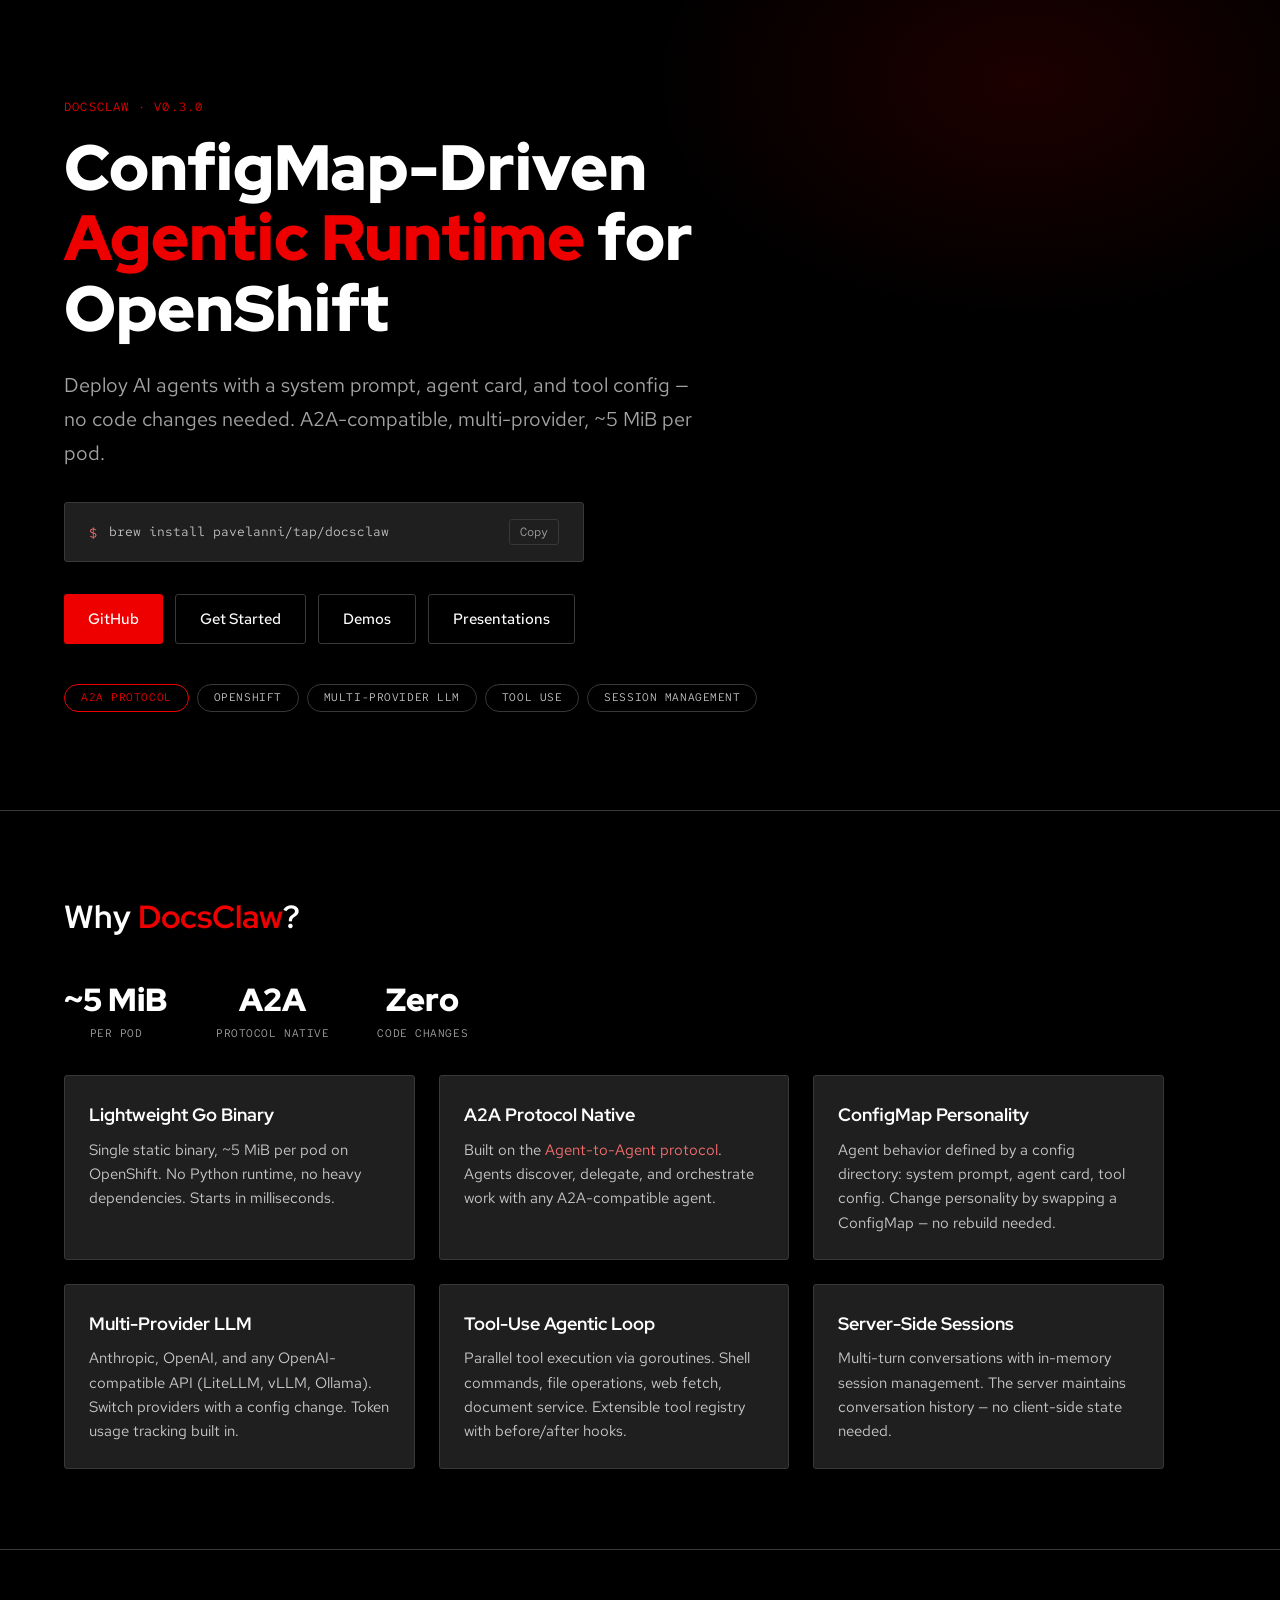
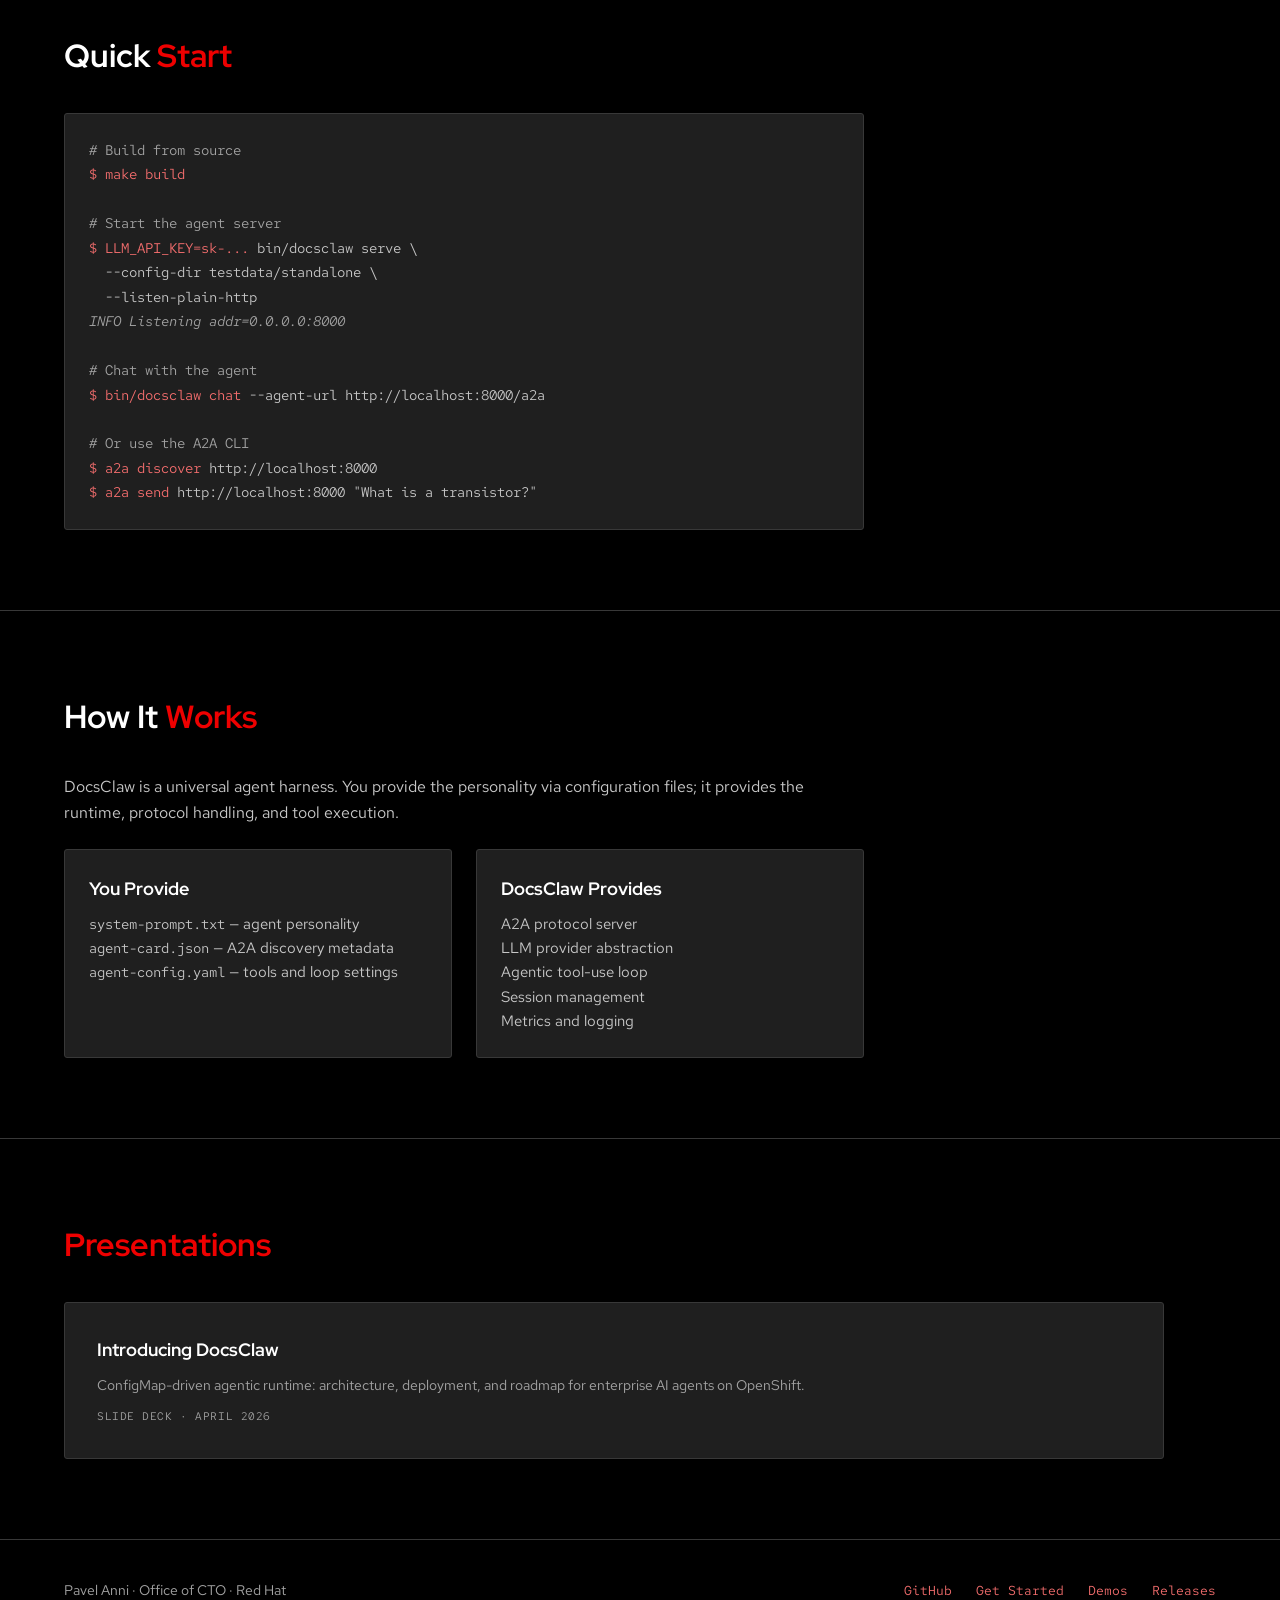
==== site/index.html @ c264c77c "feat: add project landing page for docsclaw.dev Static HTML site in /site/ directory matching skilli" ====
<!DOCTYPE html>
<html lang="en">
<head>
  <meta charset="UTF-8">
  <meta name="viewport" content="width=device-width, initial-scale=1.0">
  <title>DocsClaw — ConfigMap-Driven Agentic Runtime</title>
  <meta name="description" content="A lightweight, A2A-compatible agentic runtime for OpenShift. Deploy AI agents with a system prompt, agent card, and tool config — no code changes needed.">
  <link rel="preconnect" href="https://fonts.googleapis.com">
  <link rel="preconnect" href="https://fonts.gstatic.com" crossorigin>
  <link href="https://fonts.googleapis.com/css2?family=Red+Hat+Display:wght@400;500;700;900&family=Red+Hat+Text:wght@400;500;700&family=Red+Hat+Mono:wght@400;700&display=swap" rel="stylesheet">
  <style>
    :root {
      color-scheme: dark;
      --bg-primary: #000000;
      --bg-secondary: #1f1f1f;
      --bg-surface: #292929;
      --text-primary: #ffffff;
      --text-secondary: #c7c7c7;
      --text-muted: #a3a3a3;
      --accent: #ee0000;
      --accent-dark: #a60000;
      --accent-light: #f56e6e;
      --border: #383838;
      --font-display: 'Red Hat Display', sans-serif;
      --font-body: 'Red Hat Text', sans-serif;
      --font-mono: 'Red Hat Mono', monospace;
    }

    *, *::before, *::after { box-sizing: border-box; margin: 0; padding: 0; }

    body {
      font-family: var(--font-body);
      background: var(--bg-primary);
      color: var(--text-primary);
      line-height: 1.6;
    }

    a { color: var(--accent-light); text-decoration: none; }
    a:hover { text-decoration: underline; }
    code { font-family: var(--font-mono); font-size: 0.9em; }

    /* === HERO === */
    .hero {
      min-height: 90vh;
      display: flex;
      flex-direction: column;
      justify-content: center;
      padding: 80px 64px;
      position: relative;
      overflow: hidden;
    }
    .hero::before {
      content: '';
      position: absolute;
      top: -20%;
      right: -10%;
      width: 60%;
      height: 60%;
      background: radial-gradient(ellipse, rgba(238,0,0,0.12) 0%, transparent 70%);
      pointer-events: none;
    }
    .hero > * { position: relative; z-index: 1; }

    .hero-label {
      font-family: var(--font-mono);
      font-size: 0.75rem;
      color: var(--accent);
      letter-spacing: 0.1em;
      text-transform: uppercase;
      margin-bottom: 16px;
    }
    .hero h1 {
      font-family: var(--font-display);
      font-size: clamp(2.5rem, 5vw, 4rem);
      font-weight: 900;
      line-height: 1.1;
      margin-bottom: 24px;
      max-width: 800px;
    }
    .hero .subtitle {
      font-size: 1.25rem;
      color: var(--text-muted);
      max-width: 640px;
      line-height: 1.7;
      margin-bottom: 32px;
    }
    .accent { color: var(--accent); }

    /* === INSTALL === */
    .install-block {
      background: var(--bg-secondary);
      border: 1px solid var(--border);
      border-radius: 3px;
      padding: 16px 24px;
      font-family: var(--font-mono);
      font-size: 0.9rem;
      color: var(--text-secondary);
      max-width: 520px;
      margin-bottom: 32px;
      display: flex;
      align-items: center;
      gap: 12px;
    }
    .install-block .prompt { color: var(--accent-light); user-select: none; }
    .install-block code { flex: 1; }
    .install-block .copy-btn {
      background: none;
      border: 1px solid var(--border);
      border-radius: 3px;
      color: var(--text-muted);
      padding: 4px 10px;
      font-family: var(--font-mono);
      font-size: 0.75rem;
      cursor: pointer;
      transition: all 0.2s;
    }
    .install-block .copy-btn:hover {
      border-color: var(--accent);
      color: var(--accent);
    }

    /* === BUTTONS === */
    .buttons { display: flex; flex-wrap: wrap; gap: 12px; margin-bottom: 40px; }
    .btn {
      display: inline-flex;
      align-items: center;
      gap: 8px;
      padding: 12px 24px;
      border-radius: 3px;
      font-family: var(--font-body);
      font-size: 0.95rem;
      font-weight: 500;
      text-decoration: none;
      transition: all 0.2s;
    }
    .btn:hover { text-decoration: none; }
    .btn-primary { background: var(--accent); color: var(--text-primary); }
    .btn-primary:hover { background: var(--accent-dark); }
    .btn-outline { background: transparent; color: var(--text-primary); border: 1px solid var(--border); }
    .btn-outline:hover { border-color: var(--text-muted); }

    /* === TAGS === */
    .tags { display: flex; flex-wrap: wrap; gap: 8px; }
    .tag {
      display: inline-block;
      padding: 4px 16px;
      border: 1px solid var(--border);
      border-radius: 64px;
      font-family: var(--font-mono);
      font-size: 0.7rem;
      letter-spacing: 0.05em;
      text-transform: uppercase;
      color: var(--text-secondary);
    }
    .tag-accent { border-color: var(--accent); color: var(--accent); }

    /* === SECTIONS === */
    section {
      padding: 80px 64px;
      border-top: 1px solid var(--border);
    }
    section h2 {
      font-family: var(--font-display);
      font-size: 2rem;
      font-weight: 700;
      margin-bottom: 32px;
    }

    /* === FEATURES GRID === */
    .features {
      display: grid;
      grid-template-columns: repeat(auto-fit, minmax(280px, 1fr));
      gap: 24px;
      max-width: 1100px;
    }
    .feature-card {
      background: var(--bg-secondary);
      border: 1px solid var(--border);
      border-radius: 3px;
      padding: 24px;
    }
    .feature-card h3 {
      font-family: var(--font-display);
      font-size: 1.15rem;
      font-weight: 700;
      margin-bottom: 8px;
    }
    .feature-card p {
      font-size: 0.95rem;
      color: var(--text-secondary);
      line-height: 1.6;
    }

    /* === CODE EXAMPLE === */
    .code-section { max-width: 800px; }
    .code-block {
      background: var(--bg-secondary);
      border: 1px solid var(--border);
      border-radius: 3px;
      padding: 24px;
      font-family: var(--font-mono);
      font-size: 0.85rem;
      line-height: 1.8;
      color: var(--text-secondary);
      overflow-x: auto;
    }
    .code-block .cmd { color: var(--accent-light); }
    .code-block .comment { color: var(--text-muted); }
    .code-block .output { color: var(--text-muted); font-style: italic; }

    /* === STATS === */
    .stats {
      display: flex;
      gap: 48px;
      flex-wrap: wrap;
      margin-bottom: 32px;
    }
    .stat {
      text-align: center;
    }
    .stat-value {
      font-family: var(--font-display);
      font-size: 2rem;
      font-weight: 900;
      color: var(--text-primary);
    }
    .stat-label {
      font-family: var(--font-mono);
      font-size: 0.7rem;
      color: var(--text-muted);
      text-transform: uppercase;
      letter-spacing: 0.05em;
    }

    /* === PRESENTATIONS === */
    .presentations {
      display: grid;
      grid-template-columns: repeat(auto-fit, minmax(340px, 1fr));
      gap: 24px;
      max-width: 1100px;
    }
    .pres-card {
      background: var(--bg-secondary);
      border: 1px solid var(--border);
      border-radius: 3px;
      padding: 32px;
      text-decoration: none;
      color: inherit;
      transition: border-color 0.2s;
      display: block;
    }
    .pres-card:hover { border-color: var(--accent); text-decoration: none; }
    .pres-card h3 {
      font-family: var(--font-display);
      font-size: 1.15rem;
      font-weight: 700;
      margin-bottom: 8px;
      color: var(--text-primary);
    }
    .pres-card p {
      font-size: 0.9rem;
      color: var(--text-muted);
      line-height: 1.6;
    }
    .pres-card .pres-meta {
      margin-top: 12px;
      font-family: var(--font-mono);
      font-size: 0.7rem;
      color: var(--text-muted);
      text-transform: uppercase;
      letter-spacing: 0.05em;
    }

    /* === FOOTER === */
    footer {
      padding: 40px 64px;
      border-top: 1px solid var(--border);
      display: flex;
      justify-content: space-between;
      align-items: center;
      flex-wrap: wrap;
      gap: 16px;
    }
    footer .copyright {
      font-size: 0.85rem;
      color: var(--text-muted);
    }
    footer .links {
      display: flex;
      gap: 24px;
      font-family: var(--font-mono);
      font-size: 0.8rem;
    }

    /* === RESPONSIVE === */
    @media (max-width: 768px) {
      .hero { padding: 48px 24px; min-height: auto; }
      section { padding: 48px 24px; }
      footer { padding: 24px; }
      .features, .presentations { grid-template-columns: 1fr; }
      .stats { gap: 24px; }
    }
  </style>
</head>
<body>

  <!-- HERO -->
  <div class="hero">
    <div class="hero-label">docsclaw &middot; v0.3.0</div>
    <h1>ConfigMap-Driven <span class="accent">Agentic Runtime</span> for OpenShift</h1>
    <p class="subtitle">Deploy AI agents with a system prompt, agent card, and tool config &mdash; no code changes needed. A2A-compatible, multi-provider, ~5&nbsp;MiB per pod.</p>

    <div class="install-block">
      <span class="prompt">$</span>
      <code id="install-cmd">brew install pavelanni/tap/docsclaw</code>
      <button class="copy-btn" onclick="navigator.clipboard.writeText(document.getElementById('install-cmd').textContent);this.textContent='Copied!';setTimeout(()=>this.textContent='Copy',1500)">Copy</button>
    </div>

    <div class="buttons">
      <a href="https://github.com/redhat-et/docsclaw" class="btn btn-primary">GitHub</a>
      <a href="getting-started.html" class="btn btn-outline">Get Started</a>
      <a href="demos.html" class="btn btn-outline">Demos</a>
      <a href="#presentations" class="btn btn-outline">Presentations</a>
    </div>

    <div class="tags">
      <span class="tag tag-accent">A2A Protocol</span>
      <span class="tag">OpenShift</span>
      <span class="tag">Multi-Provider LLM</span>
      <span class="tag">Tool Use</span>
      <span class="tag">Session Management</span>
    </div>
  </div>

  <!-- WHY -->
  <section>
    <h2>Why <span class="accent">DocsClaw</span>?</h2>
    <div class="stats">
      <div class="stat">
        <div class="stat-value">~5 MiB</div>
        <div class="stat-label">per pod</div>
      </div>
      <div class="stat">
        <div class="stat-value">A2A</div>
        <div class="stat-label">protocol native</div>
      </div>
      <div class="stat">
        <div class="stat-value">Zero</div>
        <div class="stat-label">code changes</div>
      </div>
    </div>
    <div class="features">
      <div class="feature-card">
        <h3>Lightweight Go Binary</h3>
        <p>Single static binary, ~5 MiB per pod on OpenShift. No Python runtime, no heavy dependencies. Starts in milliseconds.</p>
      </div>
      <div class="feature-card">
        <h3>A2A Protocol Native</h3>
        <p>Built on the <a href="https://a2a-protocol.org">Agent-to-Agent protocol</a>. Agents discover, delegate, and orchestrate work with any A2A-compatible agent.</p>
      </div>
      <div class="feature-card">
        <h3>ConfigMap Personality</h3>
        <p>Agent behavior defined by a config directory: system prompt, agent card, tool config. Change personality by swapping a ConfigMap &mdash; no rebuild needed.</p>
      </div>
      <div class="feature-card">
        <h3>Multi-Provider LLM</h3>
        <p>Anthropic, OpenAI, and any OpenAI-compatible API (LiteLLM, vLLM, Ollama). Switch providers with a config change. Token usage tracking built in.</p>
      </div>
      <div class="feature-card">
        <h3>Tool-Use Agentic Loop</h3>
        <p>Parallel tool execution via goroutines. Shell commands, file operations, web fetch, document service. Extensible tool registry with before/after hooks.</p>
      </div>
      <div class="feature-card">
        <h3>Server-Side Sessions</h3>
        <p>Multi-turn conversations with in-memory session management. The server maintains conversation history &mdash; no client-side state needed.</p>
      </div>
    </div>
  </section>

  <!-- QUICK START -->
  <section>
    <h2>Quick <span class="accent">Start</span></h2>
    <div class="code-section">
      <div class="code-block">
        <span class="comment"># Build from source</span><br>
        <span class="cmd">$ make build</span><br><br>

        <span class="comment"># Start the agent server</span><br>
        <span class="cmd">$ LLM_API_KEY=sk-...</span> bin/docsclaw serve \<br>
        &nbsp;&nbsp;--config-dir testdata/standalone \<br>
        &nbsp;&nbsp;--listen-plain-http<br>
        <span class="output">INFO Listening addr=0.0.0.0:8000</span><br><br>

        <span class="comment"># Chat with the agent</span><br>
        <span class="cmd">$ bin/docsclaw chat</span> --agent-url http://localhost:8000/a2a<br><br>

        <span class="comment"># Or use the A2A CLI</span><br>
        <span class="cmd">$ a2a discover</span> http://localhost:8000<br>
        <span class="cmd">$ a2a send</span> http://localhost:8000 "What is a transistor?"
      </div>
    </div>
  </section>

  <!-- ARCHITECTURE -->
  <section>
    <h2>How It <span class="accent">Works</span></h2>
    <div style="max-width: 800px;">
      <p style="color: var(--text-secondary); margin-bottom: 24px;">DocsClaw is a universal agent harness. You provide the personality via configuration files; it provides the runtime, protocol handling, and tool execution.</p>
      <div class="features" style="grid-template-columns: 1fr 1fr;">
        <div class="feature-card">
          <h3>You Provide</h3>
          <p><code>system-prompt.txt</code> &mdash; agent personality<br>
          <code>agent-card.json</code> &mdash; A2A discovery metadata<br>
          <code>agent-config.yaml</code> &mdash; tools and loop settings</p>
        </div>
        <div class="feature-card">
          <h3>DocsClaw Provides</h3>
          <p>A2A protocol server<br>
          LLM provider abstraction<br>
          Agentic tool-use loop<br>
          Session management<br>
          Metrics and logging</p>
        </div>
      </div>
    </div>
  </section>

  <!-- PRESENTATIONS -->
  <section id="presentations">
    <h2><span class="accent">Presentations</span></h2>
    <div class="presentations">
      <a href="slides/docsclaw-intro.html" class="pres-card">
        <h3>Introducing DocsClaw</h3>
        <p>ConfigMap-driven agentic runtime: architecture, deployment, and roadmap for enterprise AI agents on OpenShift.</p>
        <div class="pres-meta">Slide deck &middot; April 2026</div>
      </a>
    </div>
  </section>

  <!-- FOOTER -->
  <footer>
    <div class="copyright">Pavel Anni &middot; Office of CTO &middot; Red Hat</div>
    <div class="links">
      <a href="https://github.com/redhat-et/docsclaw">GitHub</a>
      <a href="getting-started.html">Get Started</a>
      <a href="demos.html">Demos</a>
      <a href="https://github.com/redhat-et/docsclaw/releases">Releases</a>
    </div>
  </footer>

</body>
</html>
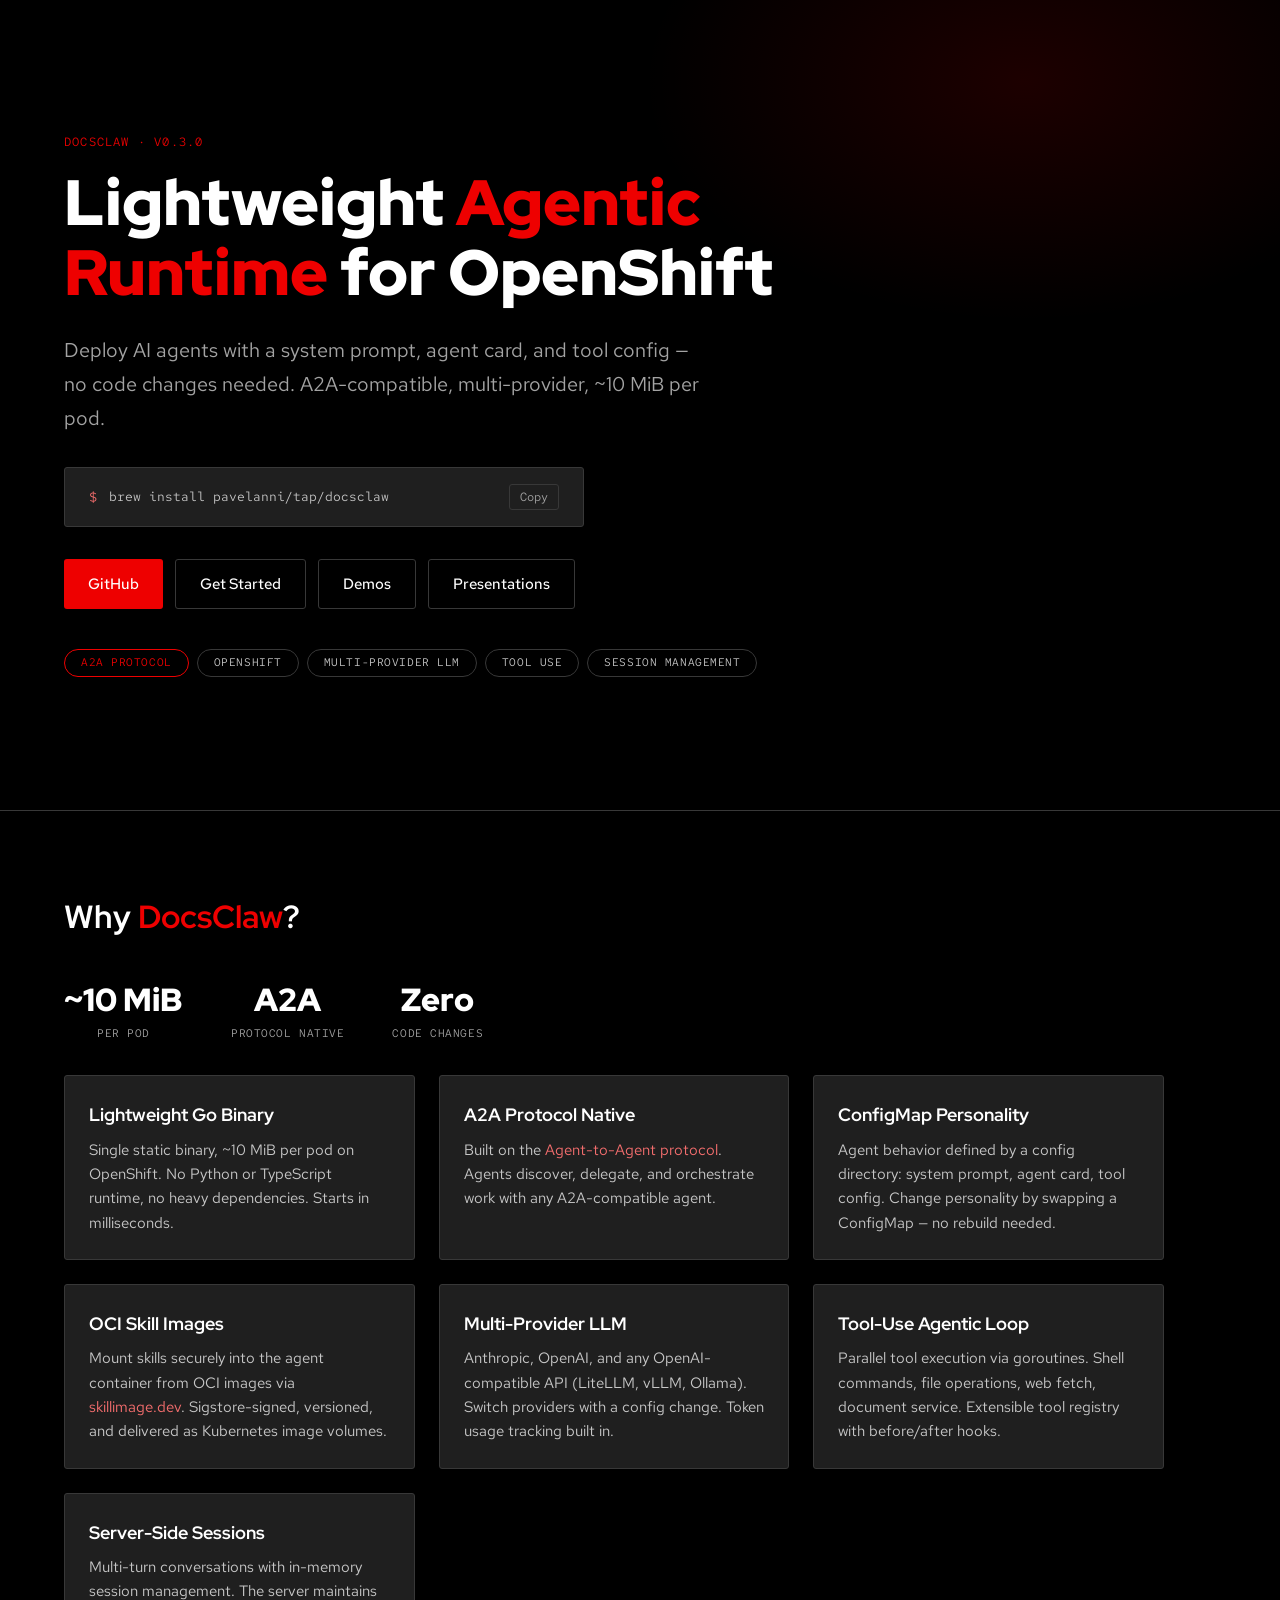
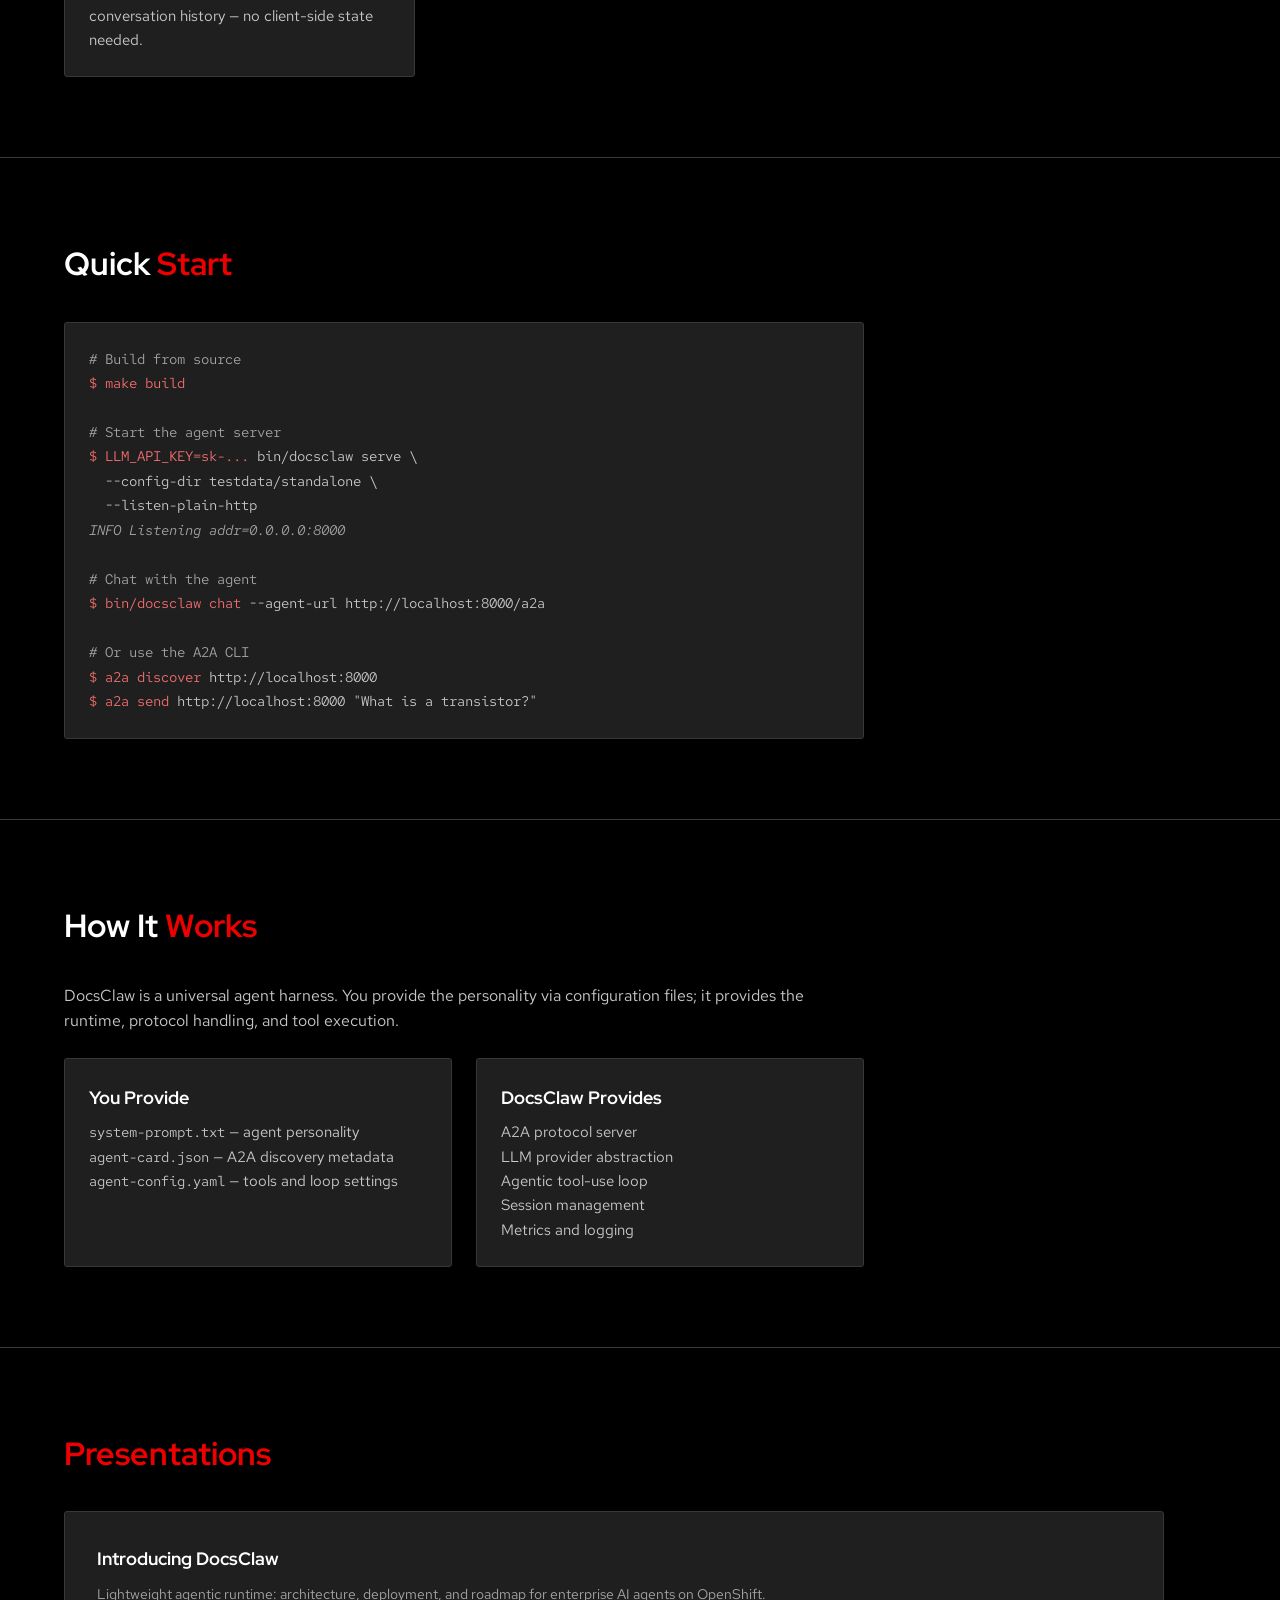
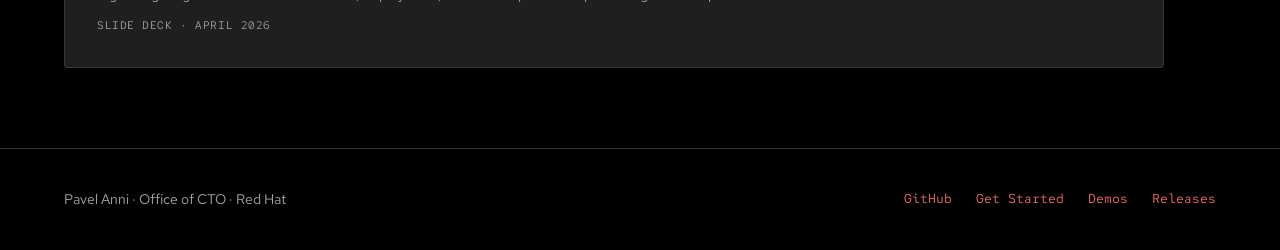
==== commit 352e6b4a: "docs: add client compatibility section to OpenAI API guide Chat UIs (Open WebUI, LibreChat) work wel" ====
--- a/site/index.html
+++ b/site/index.html
@@ -3,7 +3,7 @@
 <head>
   <meta charset="UTF-8">
   <meta name="viewport" content="width=device-width, initial-scale=1.0">
-  <title>DocsClaw — ConfigMap-Driven Agentic Runtime</title>
+  <title>DocsClaw — Lightweight Agentic Runtime for OpenShift</title>
   <meta name="description" content="A lightweight, A2A-compatible agentic runtime for OpenShift. Deploy AI agents with a system prompt, agent card, and tool config — no code changes needed.">
   <link rel="preconnect" href="https://fonts.googleapis.com">
   <link rel="preconnect" href="https://fonts.gstatic.com" crossorigin>
@@ -307,8 +307,8 @@
   <!-- HERO -->
   <div class="hero">
     <div class="hero-label">docsclaw &middot; v0.3.0</div>
-    <h1>ConfigMap-Driven <span class="accent">Agentic Runtime</span> for OpenShift</h1>
-    <p class="subtitle">Deploy AI agents with a system prompt, agent card, and tool config &mdash; no code changes needed. A2A-compatible, multi-provider, ~5&nbsp;MiB per pod.</p>
+    <h1>Lightweight <span class="accent">Agentic Runtime</span> for OpenShift</h1>
+    <p class="subtitle">Deploy AI agents with a system prompt, agent card, and tool config &mdash; no code changes needed. A2A-compatible, multi-provider, ~10&nbsp;MiB per pod.</p>
 
     <div class="install-block">
       <span class="prompt">$</span>
@@ -337,7 +337,7 @@
     <h2>Why <span class="accent">DocsClaw</span>?</h2>
     <div class="stats">
       <div class="stat">
-        <div class="stat-value">~5 MiB</div>
+        <div class="stat-value">~10 MiB</div>
         <div class="stat-label">per pod</div>
       </div>
       <div class="stat">
@@ -352,7 +352,7 @@
     <div class="features">
       <div class="feature-card">
         <h3>Lightweight Go Binary</h3>
-        <p>Single static binary, ~5 MiB per pod on OpenShift. No Python runtime, no heavy dependencies. Starts in milliseconds.</p>
+        <p>Single static binary, ~10 MiB per pod on OpenShift. No Python or TypeScript runtime, no heavy dependencies. Starts in milliseconds.</p>
       </div>
       <div class="feature-card">
         <h3>A2A Protocol Native</h3>
@@ -361,6 +361,10 @@
       <div class="feature-card">
         <h3>ConfigMap Personality</h3>
         <p>Agent behavior defined by a config directory: system prompt, agent card, tool config. Change personality by swapping a ConfigMap &mdash; no rebuild needed.</p>
+      </div>
+      <div class="feature-card">
+        <h3>OCI Skill Images</h3>
+        <p>Mount skills securely into the agent container from OCI images via <a href="https://skillimage.dev">skillimage.dev</a>. Sigstore-signed, versioned, and delivered as Kubernetes image volumes.</p>
       </div>
       <div class="feature-card">
         <h3>Multi-Provider LLM</h3>
@@ -431,7 +435,7 @@
     <div class="presentations">
       <a href="slides/docsclaw-intro.html" class="pres-card">
         <h3>Introducing DocsClaw</h3>
-        <p>ConfigMap-driven agentic runtime: architecture, deployment, and roadmap for enterprise AI agents on OpenShift.</p>
+        <p>Lightweight agentic runtime: architecture, deployment, and roadmap for enterprise AI agents on OpenShift.</p>
         <div class="pres-meta">Slide deck &middot; April 2026</div>
       </a>
     </div>
